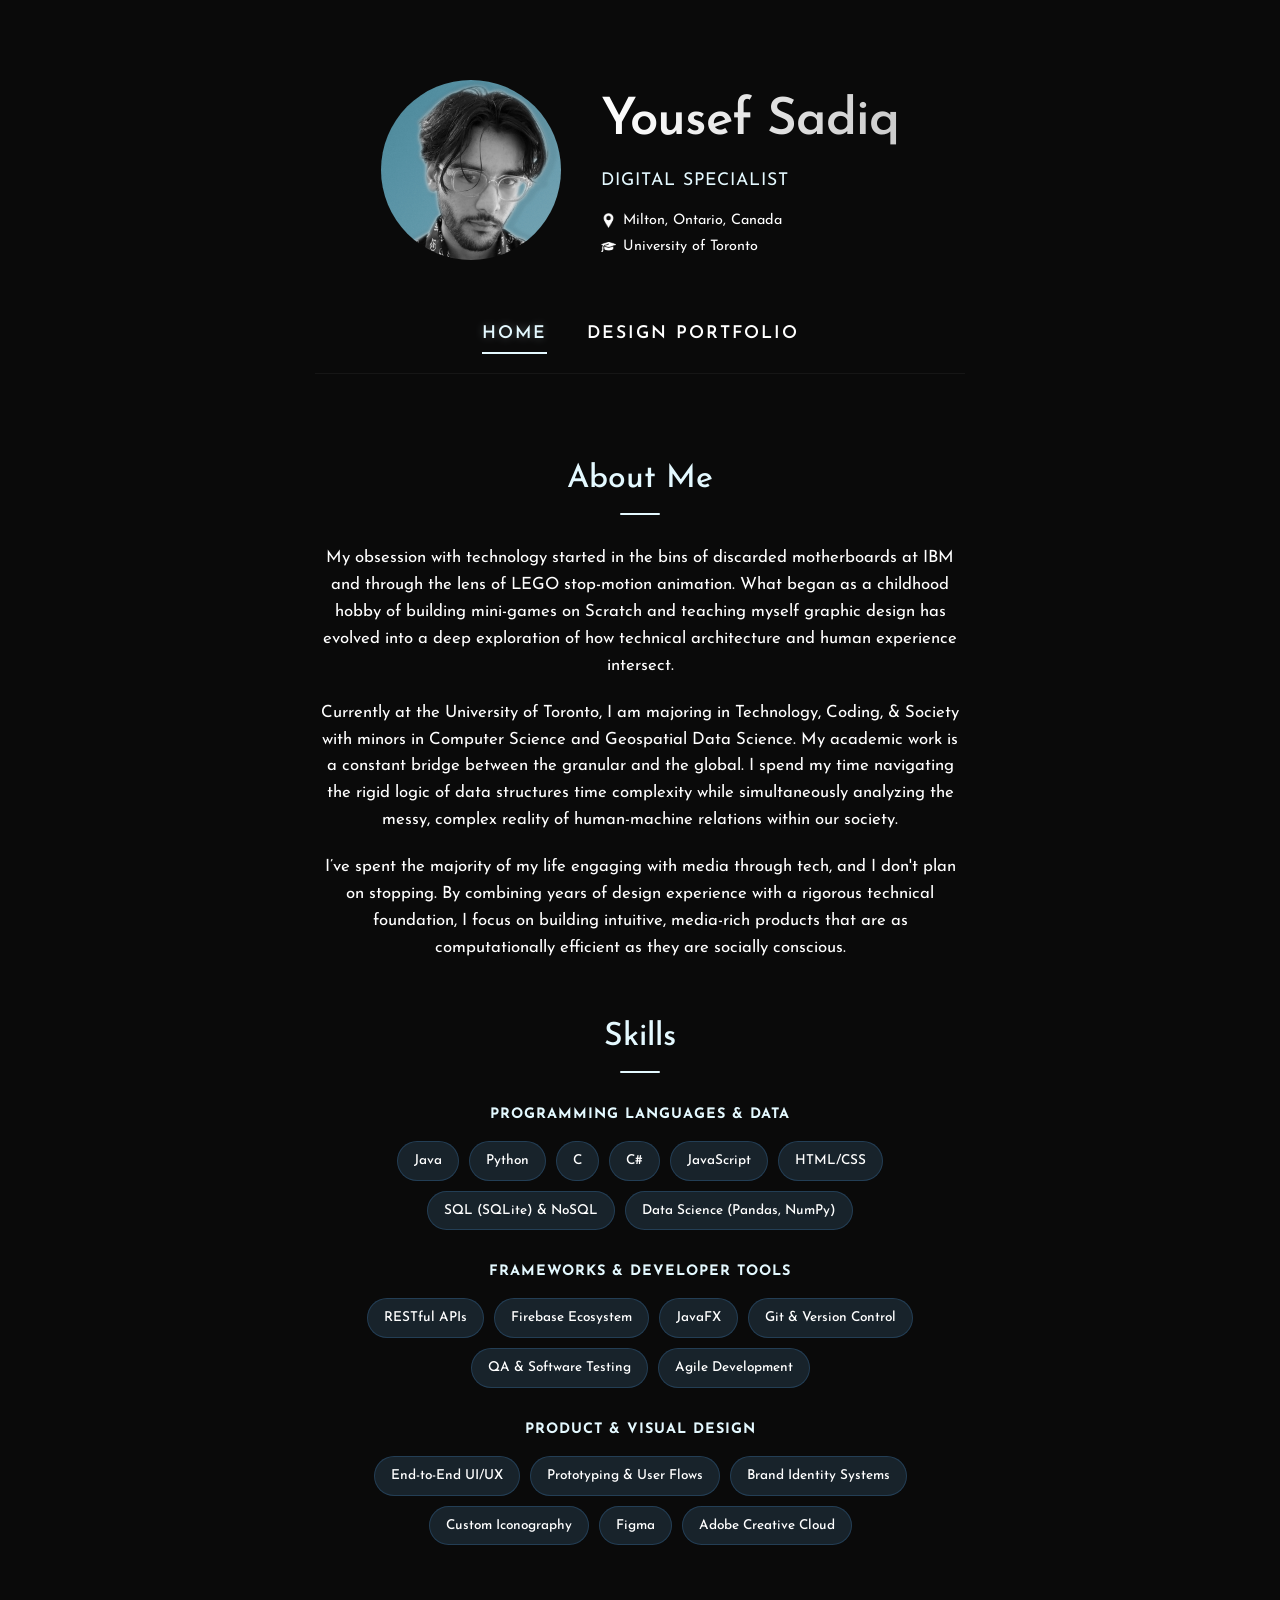
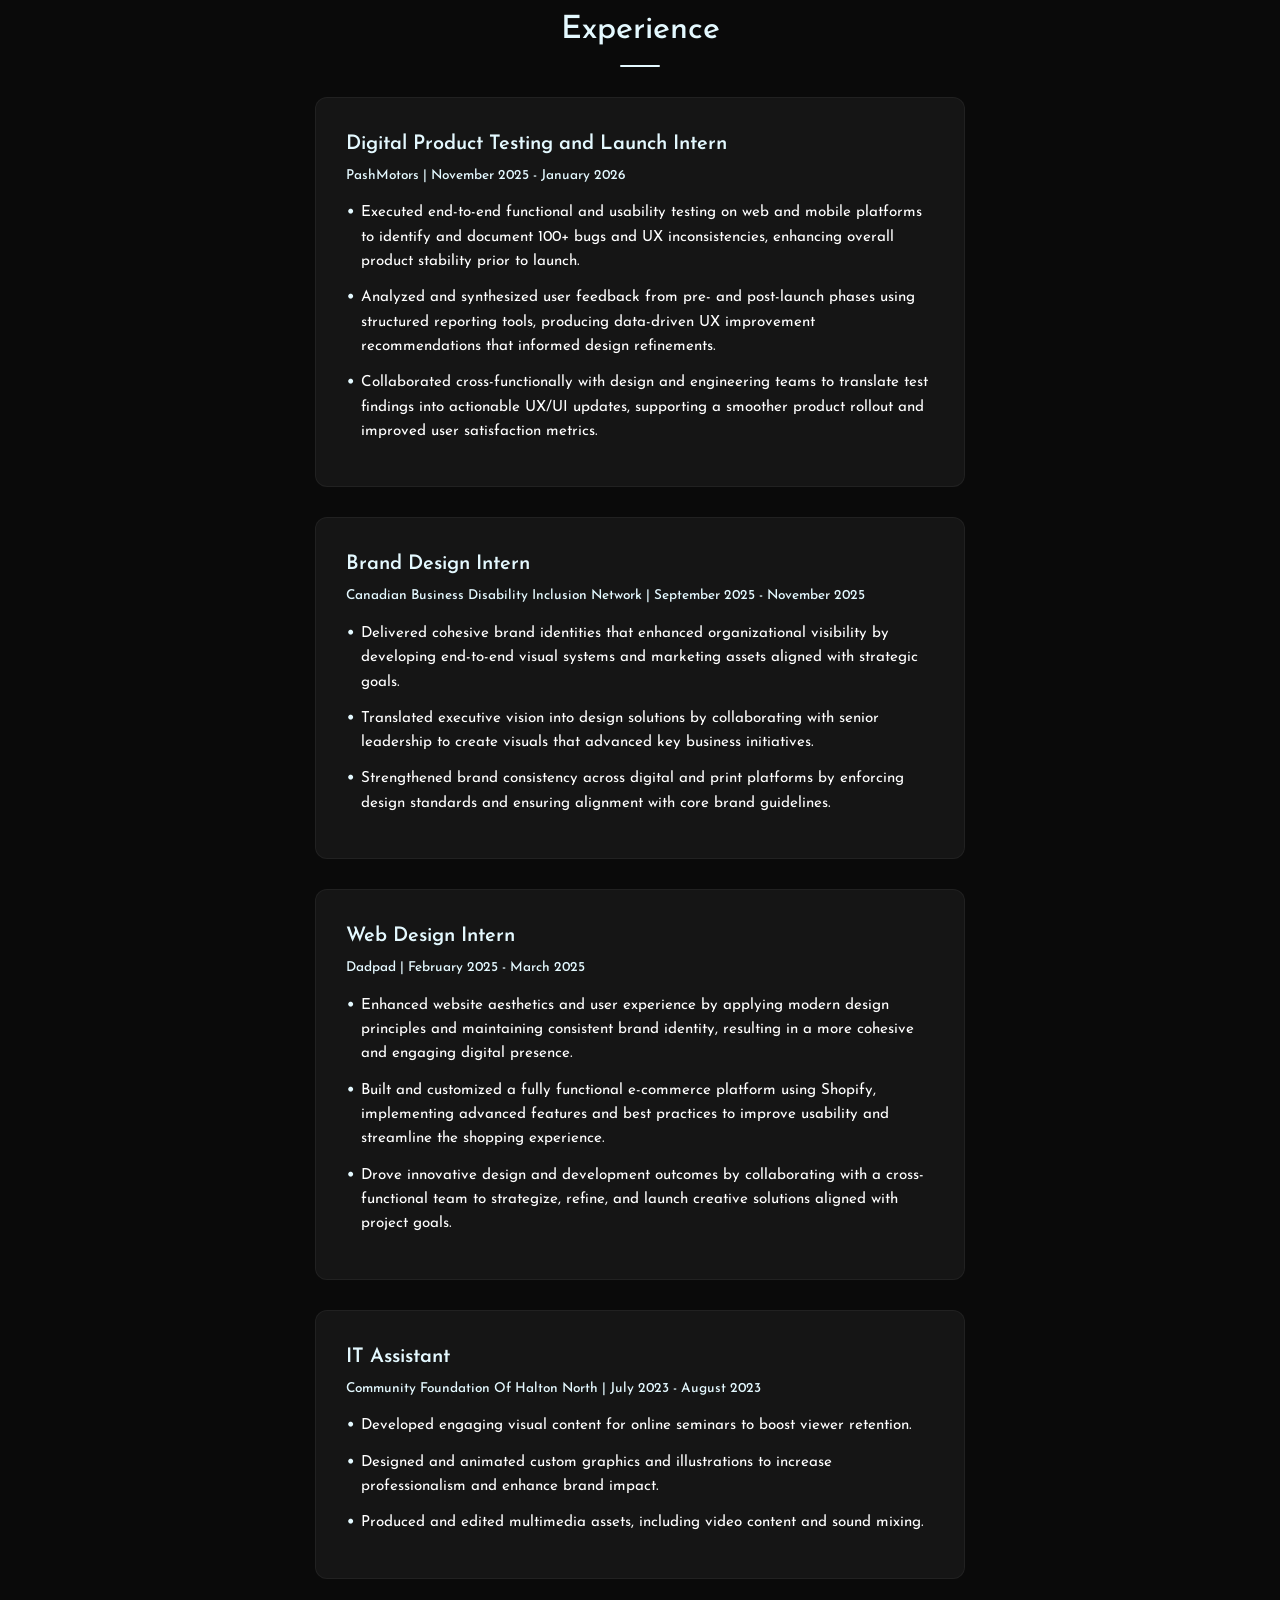
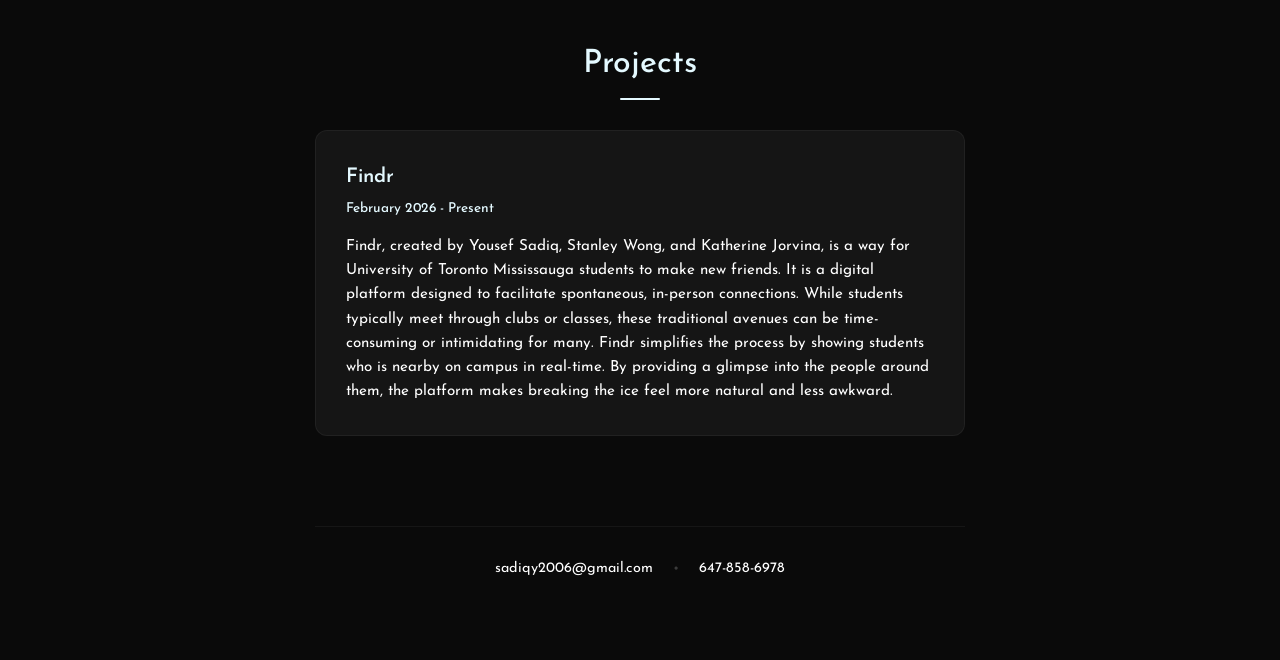
==== index.html @ 9c1987c2 "first commit" ====
<!doctype html>
<html lang="en">
  <head>
    <meta charset="UTF-8" />
    <meta name="viewport" content="width=device-width, initial-scale=1.0" />
    <title>Yousef Sadiq | Digital Specialist</title>
    <link rel="stylesheet" href="style.css" />
  </head>
  <body>
    <div class="portfolio-container">
      <!-- HEADER SECTION -->
      <header class="profile-header">
        <div class="profile-picture"></div>
        <div class="profile-info">
          <h1>Yousef Sadiq</h1>
          <h2>Digital Specialist</h2>
          <p class="location-edu">
            <span class="icon location-icon"></span> Milton, Ontario, Canada<br />
            <span class="icon edu-icon"></span> University of Toronto
          </p>
        </div>
      </header>

      <!-- NEW NAVIGATION -->
      <nav class="main-nav fade-in" style="animation-delay: 0.1s">
        <a href="index.html" class="nav-link active">Home</a>
        <a href="design.html" class="nav-link">Design Portfolio</a>
      </nav>

      <!-- ABOUT SECTION -->
      <section class="about-section fade-in">
        <h3 class="section-title">About Me</h3>
        <p>
          My obsession with technology started in the bins of discarded
          motherboards at IBM and through the lens of LEGO stop-motion
          animation. What began as a childhood hobby of building mini-games on
          Scratch and teaching myself graphic design has evolved into a deep
          exploration of how technical architecture and human experience
          intersect.
        </p>
        <p>
          Currently at the University of Toronto, I am majoring in Technology,
          Coding, & Society with minors in Computer Science and Geospatial Data
          Science. My academic work is a constant bridge between the granular
          and the global. I spend my time navigating the rigid logic of data
          structures time complexity while simultaneously analyzing the messy,
          complex reality of human-machine relations within our society.
        </p>
        <p>
          I’ve spent the majority of my life engaging with media through tech,
          and I don't plan on stopping. By combining years of design experience
          with a rigorous technical foundation, I focus on building intuitive,
          media-rich products that are as computationally efficient as they are
          socially conscious.
        </p>
      </section>

      <!-- NEW: SKILLS SECTION -->
      <section class="skills-section fade-in">
        <h3 class="section-title">Skills</h3>
        <!-- Data injected by app.js -->
        <div id="skills-container" class="skills-grid"></div>
      </section>

      <!-- EXPERIENCE SECTION -->
      <section class="experience-section fade-in">
        <h3 class="section-title">Experience</h3>
        <div id="experience-container"></div>
      </section>

      <!-- PROJECTS SECTION -->
      <section class="projects-section fade-in">
        <h3 class="section-title">Projects</h3>
        <div id="projects-container"></div>
      </section>

      <!-- FOOTER SECTION -->
      <footer class="site-footer fade-in" style="animation-delay: 1s">
        <p>
          <!-- Make sure to replace these placeholders with your actual info! -->
          <a href="mailto:your.email@example.com" class="footer-link"
            >sadiqy2006@gmail.com</a
          >
          <span class="footer-divider">•</span>
          <a href="tel:+11234567890" class="footer-link">647-858-6978</a>
        </p>
      </footer>
    </div>

    <script src="app.js"></script>
  </body>
</html>
---- style.css ----
@import url('https://fonts.googleapis.com/css2?family=Josefin+Sans:ital,wght@0,100..700;1,100..700&family=Poppins:ital,wght@0,100;0,200;0,300;0,400;0,500;0,600;0,700;0,800;0,900;1,100;1,200;1,300;1,400;1,500;1,600;1,700;1,800;1,900&display=swap');

/* --- CONFIGURATION --- */
:root {
    --bg-color: #0a0a0a;
    --surface-color: #151515; /* Slightly lighter for cards */
    --text-primary: #E4F9FF;
    --text-secondary: #ffffff;
    --accent-color: #E4F9FF; /* Tech-forward cyan/blue accent */
    --font-main: 'Josefin Sans';
    
    /* Image URLs */
    --profile-img: url('/assets/Headshot.jpg');
    --icon-location: url('/assets/location_icon.png');
    --icon-edu: url('/assets/education_icon.png');
}

/* --- BASE STYLES --- */
* {
    box-sizing: border-box;
    margin: 0;
    padding: 0;
}

body {
    background-color: var(--bg-color);
    color: var(--text-primary);
    font-family: var(--font-main);
    line-height: 1.6;
    display: flex;
    justify-content: center;
    -webkit-font-smoothing: antialiased;
}

.portfolio-container {
    max-width: 800px;
    width: 100%;
    padding: 80px 20px;
    display: flex;
    flex-direction: column;
    align-items: center;
    text-align: center;
}

/* --- HEADER --- */
.profile-header {
    display: flex;
    align-items: center;
    gap: 40px;
    margin-bottom: 60px;
    text-align: left;
    animation: slideDown 0.8s ease-out;
}

.profile-picture {
    width: 180px;
    height: 180px;
    border-radius: 50%;
    background-image: var(--profile-img);
    background-size: 100%;
    background-position: 70% 20%;
}

h1 {
    font-size: 3.2rem;
    font-weight: 600;
    letter-spacing: -1px;
    margin-bottom: 5px;
    background: linear-gradient(90deg, #fff, #ccc);
    -webkit-background-clip: text;
    -webkit-text-fill-color: transparent;
}

h2 {
    font-size: 1.1rem;
    font-weight: 400;
    color: var(--accent-color);
    margin-bottom: 12px;
    letter-spacing: 1px;
    text-transform: uppercase;
}

.location-edu {
    font-size: 0.9rem;
    color: var(--text-secondary);
    line-height: 1.8;
}

/* --- NAVIGATION --- */
.main-nav {
    display: flex;
    justify-content: center;
    gap: 40px;
    margin-bottom: 50px;
    padding-bottom: 20px;
    width: 100%;
    max-width: 650px;
    border-bottom: 1px solid rgba(255, 255, 255, 0.05);
}

.nav-link {
    color: var(--text-secondary);
    text-decoration: none;
    font-size: 1.1rem;
    font-weight: 600;
    text-transform: uppercase;
    letter-spacing: 2px;
    transition: color 0.3s ease, text-shadow 0.3s ease;
    padding-bottom: 5px;
    position: relative;
}

.nav-link:hover, .nav-link.active {
    color: var(--accent-color);
    text-shadow: 0 0 10px rgba(228, 249, 255, 0.3);
}

/* Active underline effect */
.nav-link.active::after {
    content: '';
    position: absolute;
    bottom: -1px;
    left: 0;
    width: 100%;
    height: 2px;
    background-color: var(--accent-color);
}

/* --- DESIGN TIMELINE --- */
.timeline-item {
    margin-bottom: 60px;
    text-align: left;
    width: 100%;
    max-width: 650px;
}

.timeline-header {
    margin-bottom: 20px;
    padding-left: 20px;
    border-left: 3px solid var(--accent-color);
}

/* --- DESIGN TIMELINE --- */

.timeline-gallery {
    display: flex;       /* Switched from Grid to Flexbox */
    flex-wrap: wrap;     /* Tells images to wrap down a line ONLY if there is no space */
    gap: 20px;
    align-items: flex-start;
}

.timeline-img {
    /* 1. Layout Math */
    max-width: calc(50% - 10px);
    object-fit: cover;    /* Crops the excess height instead of squishing the image */
    object-position: top; /* Crucial for UI: Anchors the crop so the top app header is always visible */
}

.timeline-img.single-design-item {
    /* Step 1: Remove the hard ceiling! Now min-width would work if needed. */
    max-width: 650px; 
    
    /* Step 2: Allow it to expand and fill the available width (within the container's 650px limit) */
    width: 100%; 
    height: auto; /* Restores natural height of the logo/single graphic */
}

/* --- TYPOGRAPHY & SECTIONS --- */
.section-title {
    font-size: 2rem;
    font-weight: 500;
    margin: 30px 0 40px 0;
    position: relative;
    display: inline-block;
}

.section-title::after {
    content: '';
    position: absolute;
    width: 40px;
    height: 2px;
    background-color: var(--accent-color);
    bottom: -10px;
    left: 50%;
    transform: translateX(-50%);
    border-radius: 2px;
}

/* --- GENERIC ICON STYLE --- */
/* This is the missing piece! It defines the box that the images go into. */
.icon {
    display: inline-block; /* Allows width/height on an inline text element */
    width: 15px;            /* Sets the size (tweak as needed) */
    height: 15px;
    margin-right: 2px;      /* Adds spacing between icon and text */
    vertical-align: middle; /* Centers the icon vertically with the text */
    background-size: contain; /* Ensures the whole PNG fits inside the 20x20 box */
    background-repeat: no-repeat;
    background-position: center;
}

/* --- SPECIFIC ICON APPLICATIONS --- */
/* These map the variables you already set up in :root to the correct class */
.location-icon {
    background-image: var(--icon-location);
}

.edu-icon {
    background-image: var(--icon-edu);
}

.about-section p {
    margin-bottom: 20px;
    max-width: 650px;
    margin-left: auto;
    margin-right: auto;
    color: var(--text-secondary);
    font-size: 1.05rem;
}

/* --- SKILLS SECTION (NEW) --- */
.skills-category {
    margin-bottom: 30px;
    text-align: center;
    max-width: 650px;
    width: 100%;
}

.skills-category h4 {
    font-size: 0.9rem;
    color: var(--text-primary);
    text-transform: uppercase;
    letter-spacing: 1px;
    margin-bottom: 15px;
}

.tags-container {
    display: flex;
    flex-wrap: wrap;
    justify-content: center;
    gap: 10px;
}

.skill-tag {
    background-color: rgba(35, 54, 69, 0.576);
    color: var(--text-secondary);
    padding: 8px 16px;
    border-radius: 20px;
    font-size: 0.85rem;
    font-weight: 500;
    border: 1px solid rgba(79, 172, 254, 0.2);
    cursor: default; /* Explicitly tells the browser this is not clickable */
}
/* The :hover block has been completely deleted */

/* --- DYNAMIC CARDS (Experience/Projects) --- */
/* --- DYNAMIC CARDS --- */
.item-block {
    text-align: left;
    max-width: 650px;
    margin: 0 auto 30px auto;
    background-color: var(--surface-color);
    padding: 30px;
    border-radius: 12px;
    border: 1px solid rgba(255, 255, 255, 0.05);
    /* Notice transition is removed from here so Experience cards stay static */
}

/* New class specifically for clickable Project cards */
.project-card {
    display: block; /* Makes the whole card a clickable link */
    text-decoration: none; /* Removes link underline */
    color: inherit; /* Keeps text color normal */
    cursor: pointer;
    transition: transform 0.3s ease, box-shadow 0.3s ease, border-color 0.3s ease;
}

.project-card:hover {
    transform: translateY(-5px);
    /* Using an rgba version of your accent color so the glow isn't overly harsh */
    box-shadow: 0 10px 30px rgba(228, 249, 255, 0.15); 
    border-color: var(--accent-color);
}

.item-title {
    font-size: 1.25rem;
    font-weight: 600;
    margin-bottom: 5px;
}

.item-date {
    font-size: 0.85rem;
    color: var(--accent-color);
    margin-bottom: 15px;
    font-weight: 500;
}

.item-description {
    color: var(--text-secondary);
    font-size: 0.95rem;
}

.item-description ul {
    list-style-type: none;
}

.item-description li {
    margin-bottom: 12px;
    position: relative;
    padding-left: 15px; /* Slightly reduced from 20px for the circle */
}

.item-description li::before {
    content: '•'; /* Changed back to a standard circle */
    position: absolute;
    left: 0;
    color: var(--accent-color);
    font-size: 1.2rem; /* Optional: Makes the dot a bit more prominent */
    line-height: 1;
    top: 2px; /* Aligns the dot perfectly with the text */
}

/* --- ANIMATIONS & RESPONSIVENESS --- */
@keyframes slideDown {
    from { opacity: 0; transform: translateY(-20px); }
    to { opacity: 1; transform: translateY(0); }
}

/* --- PAGE LOAD ANIMATIONS --- */

/* 1. The Animation Keyframes */
@keyframes fadeInUp {
    from { 
        opacity: 0; 
        transform: translateY(30px); 
    }
    to { 
        opacity: 1; 
        transform: translateY(0); 
    }
}

/* 2. The Base Class */
.fade-in {
    opacity: 0; /* Keeps sections hidden until their animation starts */
    animation: fadeInUp 0.8s ease-out forwards;
}

/* 3. The Staggered Delays (The Waterfall Effect) */
/* The header takes 0s, so we start delaying after that */
.about-section {
    animation-delay: 0.2s;
}

.skills-section {
    animation-delay: 0.4s;
}

.experience-section {
    animation-delay: 0.6s;
}

.projects-section {
    animation-delay: 0.8s;
}

@media (max-width: 768px) {
    .profile-header {
        flex-direction: column;
        text-align: center;
        gap: 20px;
    }
    
    .item-block {
        padding: 20px;
    }
}

/* --- PROJECT PAGE STYLES --- */
.back-link {
    align-self: flex-start;
    color: var(--text-secondary);
    text-decoration: none;
    margin-bottom: 40px;
    font-size: 0.95rem;
    transition: color 0.2s ease;
}

.back-link:hover {
    color: var(--accent-color);
}

.project-header {
    margin-bottom: 40px;
    width: 100%;
    max-width: 650px;
    text-align: left;
}

.project-links {
    display: flex;
    gap: 15px;
    margin-top: 25px;
}

.btn {
    /* 1. Upgrade to Flexbox for strict alignment */
    display: inline-flex;
    align-items: center;
    justify-content: center;
    
    /* 2. Lock the line-height so it doesn't add hidden spacing */
    line-height: 1; 
    
    /* 3. The Optical Nudge: Top, Right, Bottom, Left */
    /* We subtract 1px from the top and add 1px to the bottom to push the text UP slightly */
    padding: 11px 20px 10px 20px; 
    
    border-radius: 8px;
    text-decoration: none;
    font-weight: 600;
    font-size: 0.9rem;
    transition: all 0.2s ease;
}

.primary-btn {
    background-color: var(--accent-color);
    color: var(--bg-color);
}

.primary-btn:hover {
    background-color: #ffffff;
}

.secondary-btn {
    background-color: transparent;
    color: var(--accent-color);
    border: 1px solid var(--accent-color);
}

.secondary-btn:hover {
    background-color: rgba(228, 249, 255, 0.1);
}

.project-details {
    max-width: 650px;
    text-align: left;
    margin-bottom: 10px;
}

.project-gallery {
    width: 100%;
    max-width: 650px; /* Matches the text sections above it perfectly */
    text-align: left;
}

.gallery-grid {
    display: grid;
    grid-template-columns: repeat(auto-fit, minmax(200px, 1fr));
    gap: 20px;
    width: 100%;
    max-width: 100%; /* Changed from 800px */
    margin-top: 20px;
    align-items: start; 
}

.gallery-img {
    width: 100%;
    height: auto;
    background-color: var(--surface-color);
    border-radius: 8px;
    border: 1px solid rgba(255, 255, 255, 0.05);
    object-fit: cover; /* Ensures images fill the box perfectly */
}

/* --- FOOTER --- */
.site-footer {
    margin-top: 60px;
    padding-top: 30px;
    border-top: 1px solid rgba(255, 255, 255, 0.05);
    width: 100%;
    max-width: 650px; /* Matches your text and nav width */
    text-align: center;
    font-size: 0.9rem;
}

.footer-link {
    color: var(--text-secondary);
    text-decoration: none;
    transition: color 0.2s ease, text-shadow 0.2s ease;
}

.footer-link:hover {
    color: var(--accent-color);
    text-shadow: 0 0 8px rgba(228, 249, 255, 0.3);
}

.footer-divider {
    color: rgba(255, 255, 255, 0.2);
    margin: 0 15px;
    font-size: 0.8rem;
}
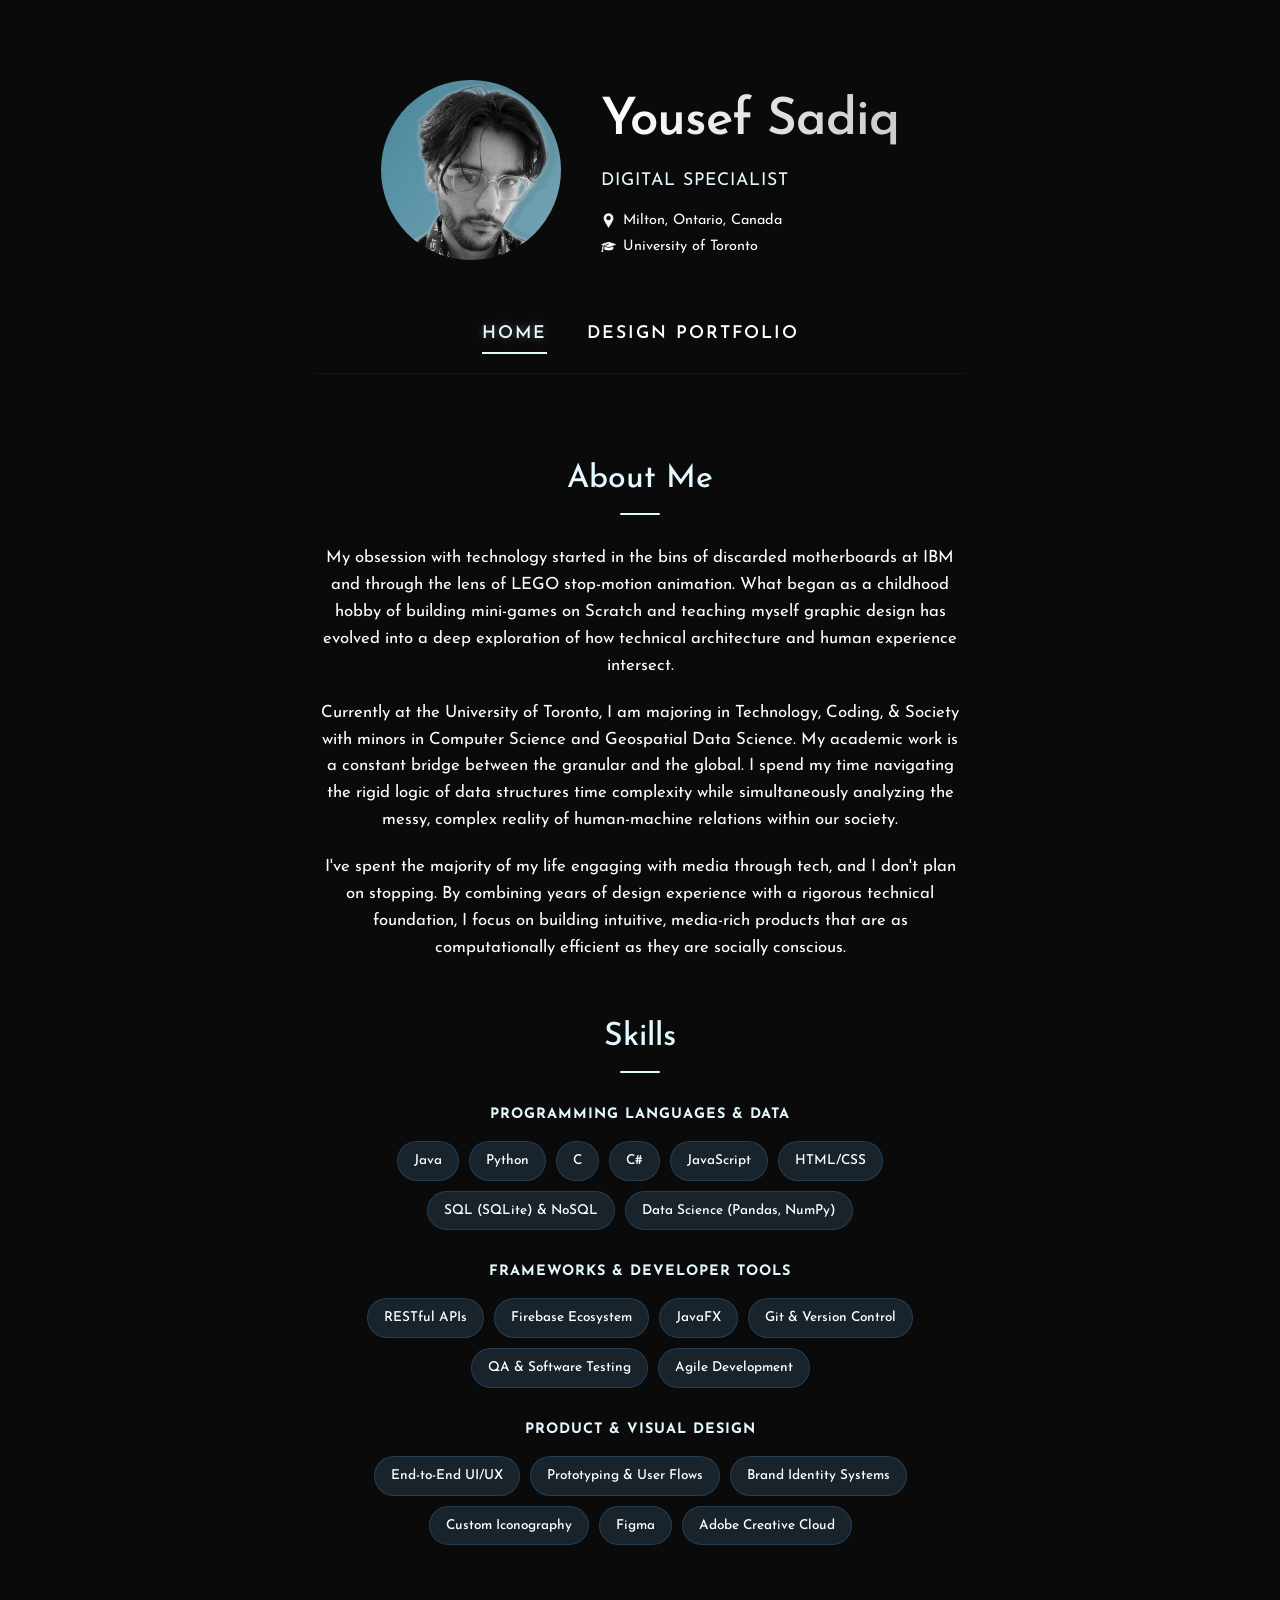
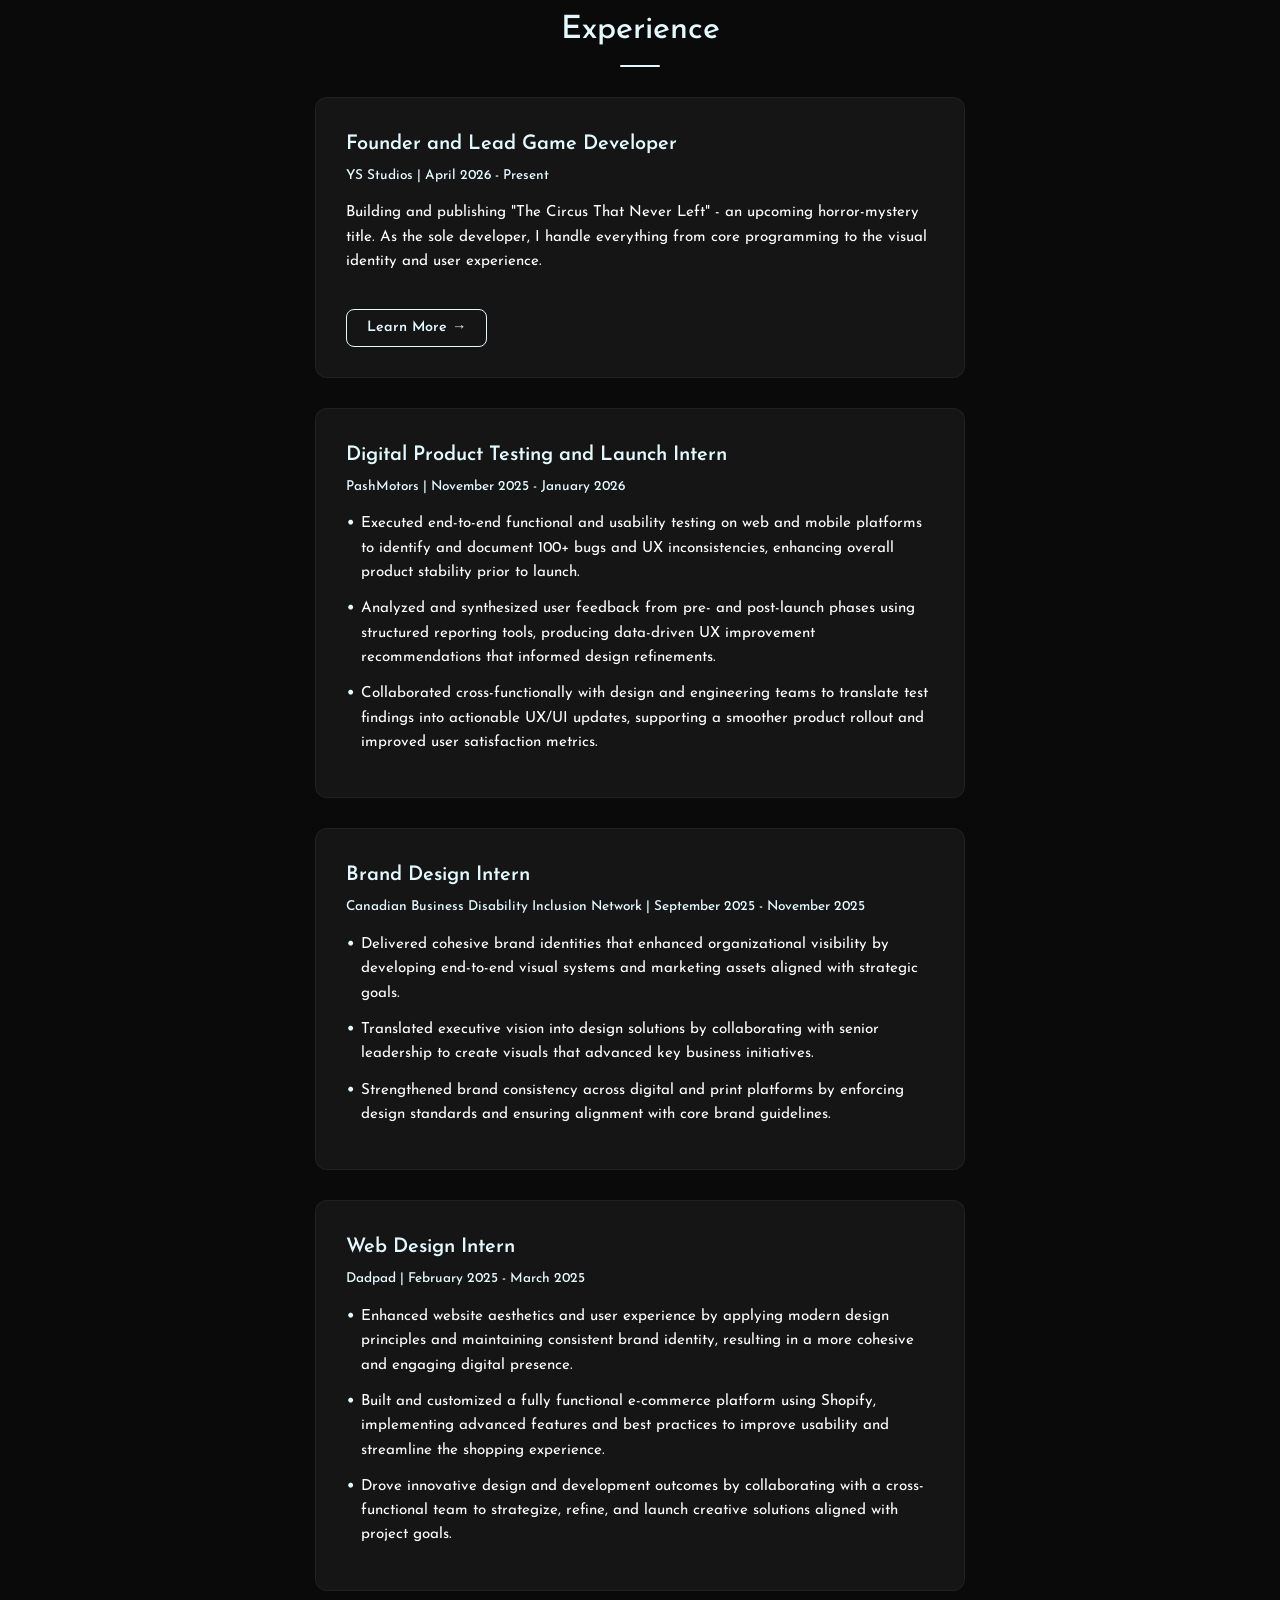
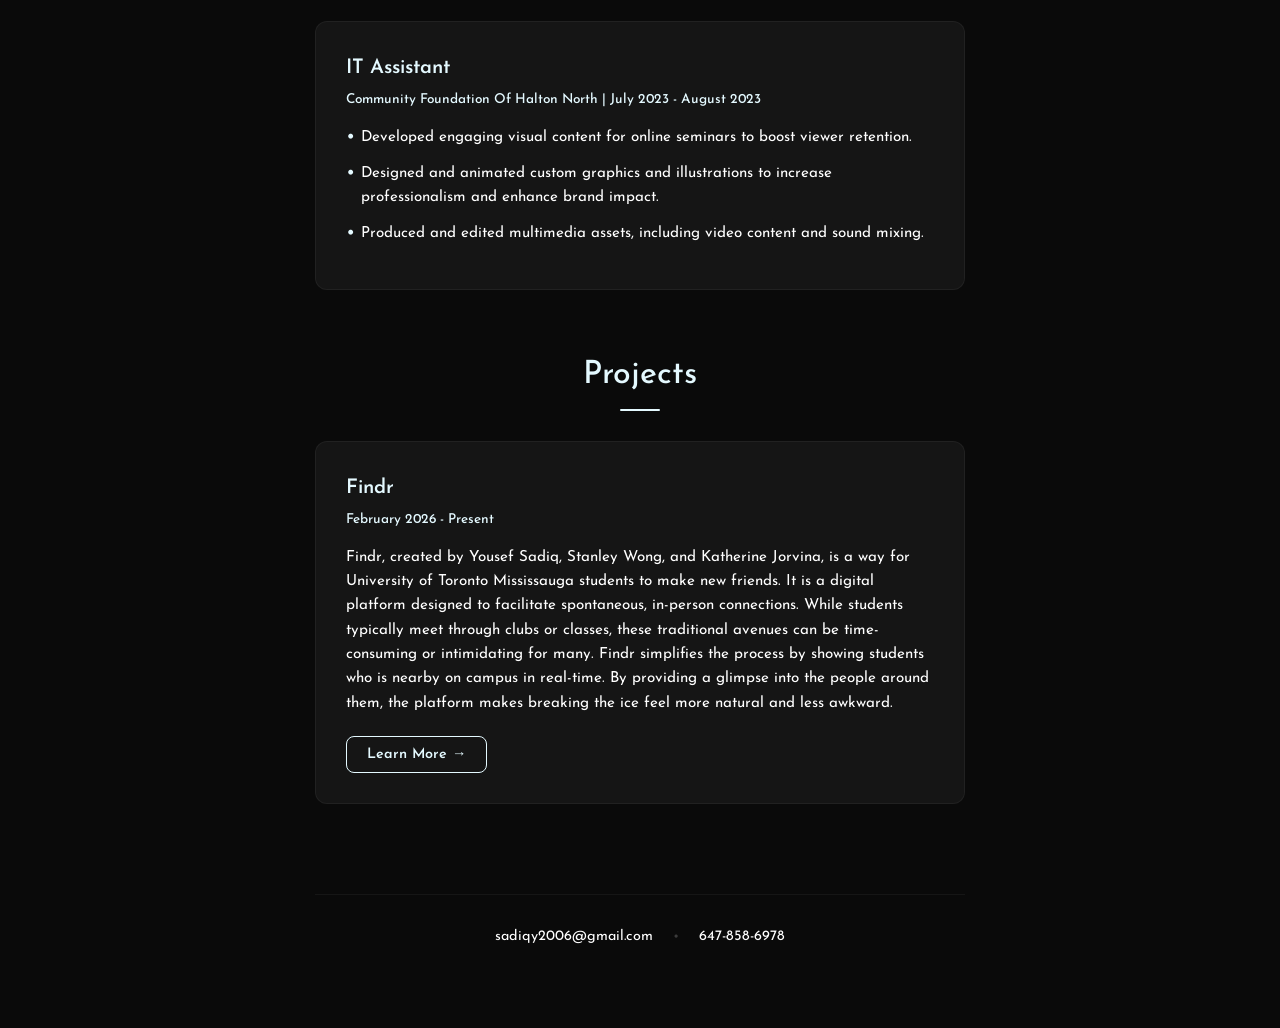
==== commit f1f32a0f: "Structural Changes and adding current experience info" ====
--- a/index.html
+++ b/index.html
@@ -21,44 +21,18 @@
         </div>
       </header>
 
-      <!-- NEW NAVIGATION -->
+      <!-- NAVIGATION -->
       <nav class="main-nav fade-in" style="animation-delay: 0.1s">
         <a href="index.html" class="nav-link active">Home</a>
         <a href="design.html" class="nav-link">Design Portfolio</a>
       </nav>
 
-      <!-- ABOUT SECTION -->
-      <section class="about-section fade-in">
-        <h3 class="section-title">About Me</h3>
-        <p>
-          My obsession with technology started in the bins of discarded
-          motherboards at IBM and through the lens of LEGO stop-motion
-          animation. What began as a childhood hobby of building mini-games on
-          Scratch and teaching myself graphic design has evolved into a deep
-          exploration of how technical architecture and human experience
-          intersect.
-        </p>
-        <p>
-          Currently at the University of Toronto, I am majoring in Technology,
-          Coding, & Society with minors in Computer Science and Geospatial Data
-          Science. My academic work is a constant bridge between the granular
-          and the global. I spend my time navigating the rigid logic of data
-          structures time complexity while simultaneously analyzing the messy,
-          complex reality of human-machine relations within our society.
-        </p>
-        <p>
-          I’ve spent the majority of my life engaging with media through tech,
-          and I don't plan on stopping. By combining years of design experience
-          with a rigorous technical foundation, I focus on building intuitive,
-          media-rich products that are as computationally efficient as they are
-          socially conscious.
-        </p>
-      </section>
+      <!-- ABOUT SECTION (Data injected by app.js) -->
+      <section id="about-container" class="about-section fade-in"></section>
 
-      <!-- NEW: SKILLS SECTION -->
+      <!-- SKILLS SECTION -->
       <section class="skills-section fade-in">
         <h3 class="section-title">Skills</h3>
-        <!-- Data injected by app.js -->
         <div id="skills-container" class="skills-grid"></div>
       </section>
 
@@ -74,17 +48,8 @@
         <div id="projects-container"></div>
       </section>
 
-      <!-- FOOTER SECTION -->
-      <footer class="site-footer fade-in" style="animation-delay: 1s">
-        <p>
-          <!-- Make sure to replace these placeholders with your actual info! -->
-          <a href="mailto:your.email@example.com" class="footer-link"
-            >sadiqy2006@gmail.com</a
-          >
-          <span class="footer-divider">•</span>
-          <a href="tel:+11234567890" class="footer-link">647-858-6978</a>
-        </p>
-      </footer>
+      <!-- FOOTER SECTION (Data injected by app.js) -->
+      <footer class="site-footer fade-in" style="animation-delay: 1s"></footer>
     </div>
 
     <script src="app.js"></script>
--- a/style.css
+++ b/style.css
@@ -10,9 +10,9 @@
     --font-main: 'Josefin Sans';
     
     /* Image URLs */
-    --profile-img: url('/assets/Headshot.jpg');
-    --icon-location: url('/assets/location_icon.png');
-    --icon-edu: url('/assets/education_icon.png');
+    --profile-img: url('assets/Headshot.jpg');
+    --icon-location: url('assets/location_icon.png');
+    --icon-edu: url('assets/education_icon.png');
 }
 
 /* --- BASE STYLES --- */
@@ -266,22 +266,6 @@
     /* Notice transition is removed from here so Experience cards stay static */
 }
 
-/* New class specifically for clickable Project cards */
-.project-card {
-    display: block; /* Makes the whole card a clickable link */
-    text-decoration: none; /* Removes link underline */
-    color: inherit; /* Keeps text color normal */
-    cursor: pointer;
-    transition: transform 0.3s ease, box-shadow 0.3s ease, border-color 0.3s ease;
-}
-
-.project-card:hover {
-    transform: translateY(-5px);
-    /* Using an rgba version of your accent color so the glow isn't overly harsh */
-    box-shadow: 0 10px 30px rgba(228, 249, 255, 0.15); 
-    border-color: var(--accent-color);
-}
-
 .item-title {
     font-size: 1.25rem;
     font-weight: 600;
@@ -318,6 +302,13 @@
     font-size: 1.2rem; /* Optional: Makes the dot a bit more prominent */
     line-height: 1;
     top: 2px; /* Aligns the dot perfectly with the text */
+}
+
+/* --- IN-CARD BUTTONS --- */
+.view-project-btn {
+    margin-top: 20px;
+    font-size: 0.85rem;
+    padding: 9px 18px 8px 18px; /* Slightly more compact than the main header buttons */
 }
 
 /* --- ANIMATIONS & RESPONSIVENESS --- */
